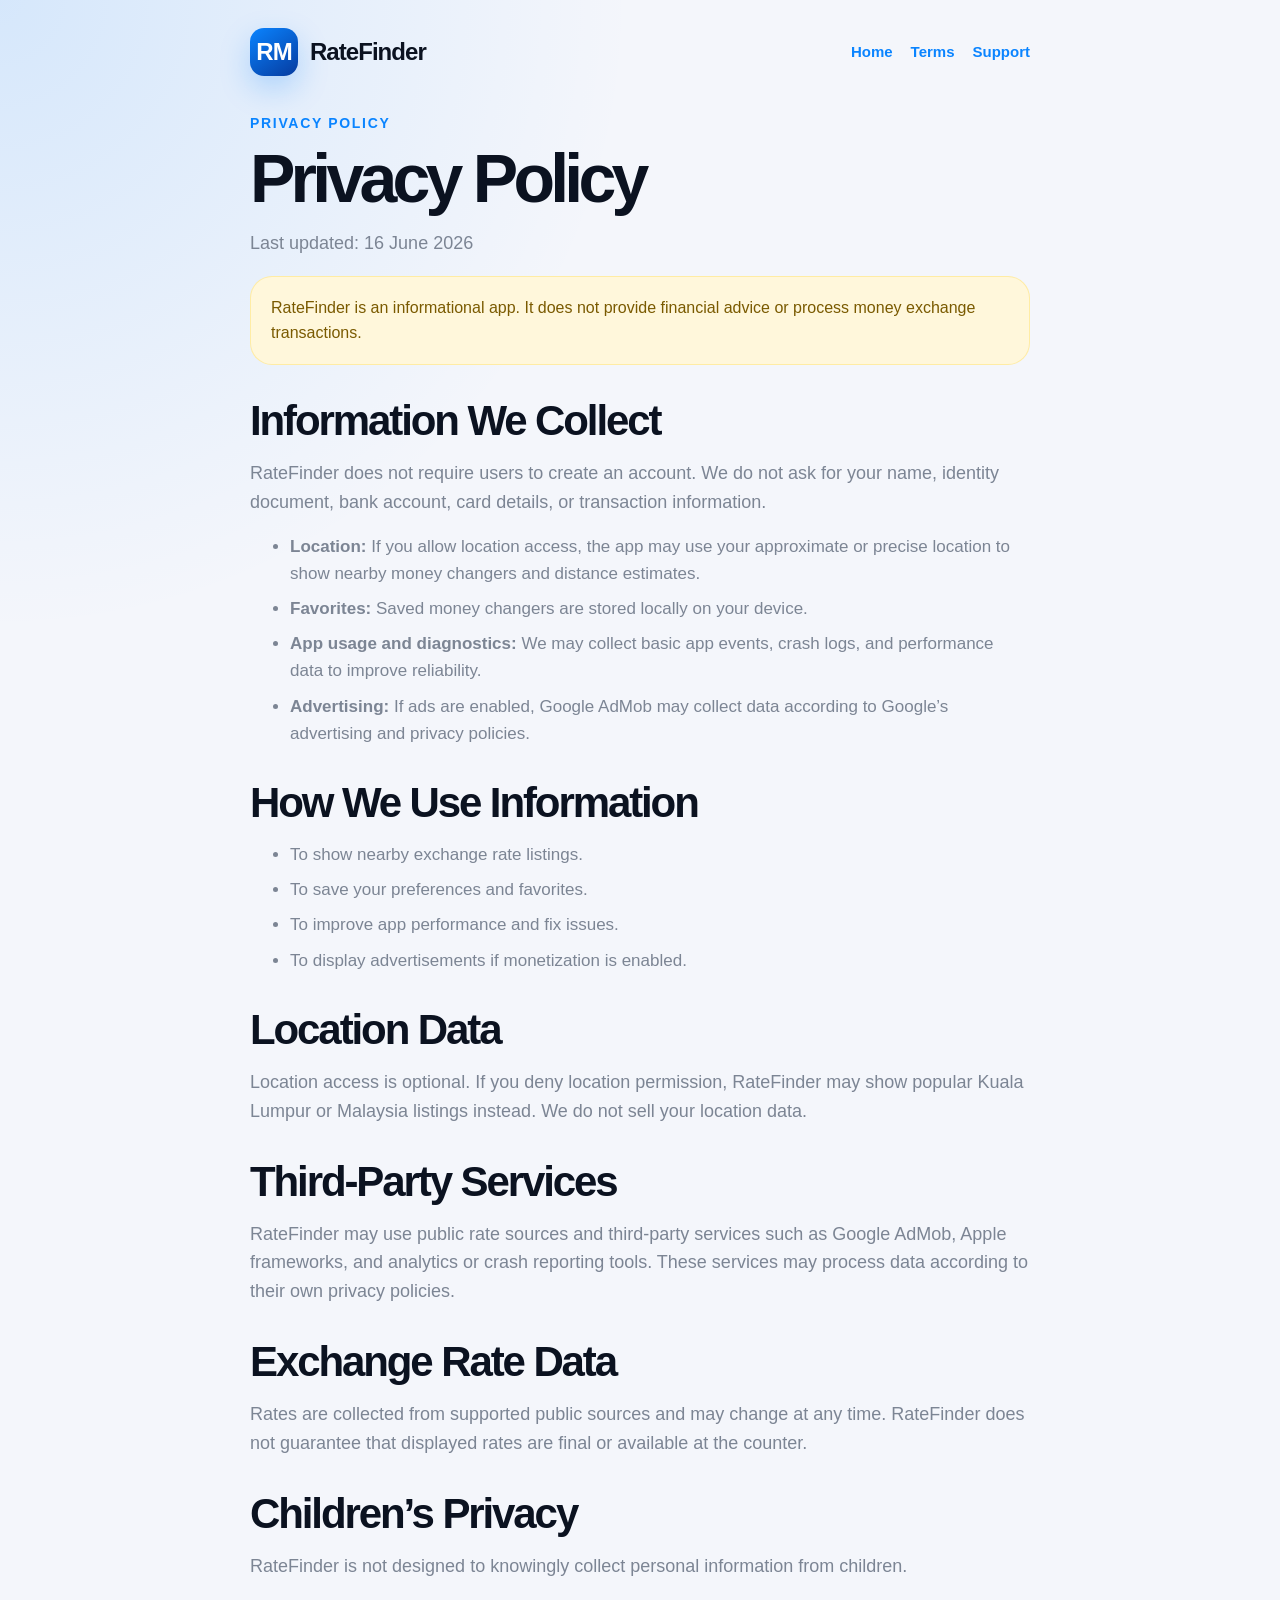
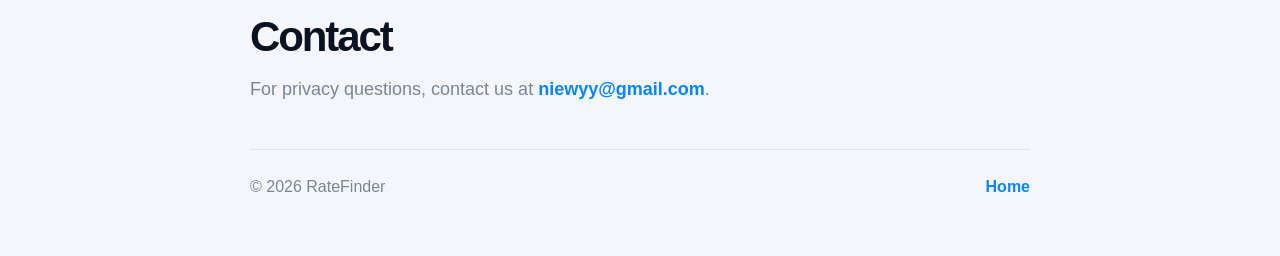
==== privacy.html @ 5d5a2359 "Add files via upload" ====
<!doctype html>
<html lang="en">
<head>
  <meta charset="utf-8">
  <meta name="viewport" content="width=device-width, initial-scale=1">
  <title>Privacy Policy — RateFinder</title>
  <link rel="stylesheet" href="styles.css">
</head>
<body>
  <main class="container page">
    <nav class="nav">
      <div class="brand"><div class="logo">RM</div><span>RateFinder</span></div>
      <div class="nav-links"><a href="index.html">Home</a><a href="terms.html">Terms</a><a href="support.html">Support</a></div>
    </nav>
    <div class="kicker">Privacy Policy</div>
    <h1>Privacy Policy</h1>
    <p>Last updated: 16 June 2026</p>
    <div class="notice">RateFinder is an informational app. It does not provide financial advice or process money exchange transactions.</div>

    <h2>Information We Collect</h2>
    <p>RateFinder does not require users to create an account. We do not ask for your name, identity document, bank account, card details, or transaction information.</p>
    <ul>
      <li><strong>Location:</strong> If you allow location access, the app may use your approximate or precise location to show nearby money changers and distance estimates.</li>
      <li><strong>Favorites:</strong> Saved money changers are stored locally on your device.</li>
      <li><strong>App usage and diagnostics:</strong> We may collect basic app events, crash logs, and performance data to improve reliability.</li>
      <li><strong>Advertising:</strong> If ads are enabled, Google AdMob may collect data according to Google’s advertising and privacy policies.</li>
    </ul>

    <h2>How We Use Information</h2>
    <ul>
      <li>To show nearby exchange rate listings.</li>
      <li>To save your preferences and favorites.</li>
      <li>To improve app performance and fix issues.</li>
      <li>To display advertisements if monetization is enabled.</li>
    </ul>

    <h2>Location Data</h2>
    <p>Location access is optional. If you deny location permission, RateFinder may show popular Kuala Lumpur or Malaysia listings instead. We do not sell your location data.</p>

    <h2>Third-Party Services</h2>
    <p>RateFinder may use public rate sources and third-party services such as Google AdMob, Apple frameworks, and analytics or crash reporting tools. These services may process data according to their own privacy policies.</p>

    <h2>Exchange Rate Data</h2>
    <p>Rates are collected from supported public sources and may change at any time. RateFinder does not guarantee that displayed rates are final or available at the counter.</p>

    <h2>Children’s Privacy</h2>
    <p>RateFinder is not designed to knowingly collect personal information from children.</p>

    <h2>Contact</h2>
    <p>For privacy questions, contact us at <a href="mailto:niewyy@gmail.com">niewyy@gmail.com</a>.</p>

    <footer class="footer"><span>© 2026 RateFinder</span><span><a href="index.html">Home</a></span></footer>
  </main>
</body>
</html>
---- styles.css ----
:root {
  --bg: #f4f6fb;
  --card: #ffffff;
  --text: #0b1220;
  --muted: #7c8594;
  --blue: #0a84ff;
  --blue-dark: #063b9f;
  --green: #34c759;
  --gold: #ffcc00;
  --border: rgba(11,18,32,.08);
  --shadow: 0 20px 60px rgba(24, 39, 75, .10);
}
* { box-sizing: border-box; }
body {
  margin: 0;
  font-family: -apple-system, BlinkMacSystemFont, "SF Pro Display", "Segoe UI", sans-serif;
  background: radial-gradient(circle at top left, rgba(10,132,255,.13), transparent 28%), var(--bg);
  color: var(--text);
  line-height: 1.6;
}
a { color: var(--blue); text-decoration: none; font-weight: 700; }
.container { width: min(100%, 980px); margin: 0 auto; padding: 28px 20px 56px; }
.nav {
  display: flex; align-items: center; justify-content: space-between; gap: 16px; margin-bottom: 36px;
}
.brand { display: flex; align-items: center; gap: 12px; font-weight: 900; font-size: 24px; letter-spacing: -.04em; }
.logo {
  width: 48px; height: 48px; border-radius: 14px;
  background: linear-gradient(145deg, var(--blue), var(--blue-dark));
  color: #fff; display: grid; place-items: center; font-weight: 900;
  box-shadow: 0 12px 30px rgba(10,132,255,.25);
}
.nav-links { display: flex; gap: 18px; flex-wrap: wrap; justify-content: flex-end; font-size: 15px; }
.hero { display: grid; grid-template-columns: 1.2fr .8fr; gap: 28px; align-items: center; margin: 28px 0 34px; }
h1 { font-size: clamp(44px, 8vw, 82px); line-height: .95; letter-spacing: -.07em; margin: 0 0 18px; }
h2 { font-size: clamp(28px, 4vw, 42px); line-height: 1.05; letter-spacing: -.05em; margin: 0 0 16px; }
h3 { margin: 0 0 8px; font-size: 22px; letter-spacing: -.03em; }
p { margin: 0 0 16px; color: var(--muted); font-size: 18px; }
.hero-card, .card {
  background: rgba(255,255,255,.86); backdrop-filter: blur(18px); border: 1px solid var(--border);
  border-radius: 32px; padding: 28px; box-shadow: var(--shadow);
}
.rate-display {
  background: linear-gradient(145deg, #007aff, #00b8d9); color: #fff; border-radius: 30px; padding: 30px;
  min-height: 320px; display: flex; flex-direction: column; justify-content: space-between; overflow: hidden;
}
.badge { display: inline-flex; align-items: center; gap: 8px; width: fit-content; padding: 8px 14px; border-radius: 999px; background: rgba(52,199,89,.16); color: #22a948; font-weight: 800; font-size: 14px; }
.rate { font-size: clamp(56px, 9vw, 94px); line-height: .9; font-weight: 900; letter-spacing: -.07em; }
.cta-row { display: flex; gap: 12px; flex-wrap: wrap; margin-top: 24px; }
.button { display: inline-flex; align-items: center; justify-content: center; padding: 14px 20px; border-radius: 999px; background: var(--blue); color: #fff; font-weight: 800; box-shadow: 0 12px 30px rgba(10,132,255,.25); }
.button.secondary { background: #fff; color: var(--text); border: 1px solid var(--border); box-shadow: none; }
.grid { display: grid; grid-template-columns: repeat(3, 1fr); gap: 18px; margin-top: 22px; }
.card ul { margin: 12px 0 0; padding-left: 20px; color: var(--muted); font-size: 17px; }
.notice { padding: 18px 20px; border-radius: 22px; background: #fff7db; color: #7a5a00; border: 1px solid rgba(255,204,0,.25); margin: 18px 0; }
.footer { margin-top: 46px; padding-top: 24px; border-top: 1px solid var(--border); color: var(--muted); display: flex; justify-content: space-between; gap: 14px; flex-wrap: wrap; }
.page { max-width: 820px; }
.page h1 { font-size: clamp(40px, 7vw, 68px); }
.page h2 { margin-top: 34px; }
.page li { color: var(--muted); margin-bottom: 8px; font-size: 17px; }
.kicker { color: var(--blue); font-weight: 900; text-transform: uppercase; letter-spacing: .12em; font-size: 14px; margin-bottom: 12px; }
@media (max-width: 760px) {
  .hero { grid-template-columns: 1fr; }
  .grid { grid-template-columns: 1fr; }
  .nav { align-items: flex-start; flex-direction: column; }
  .nav-links { justify-content: flex-start; }
}
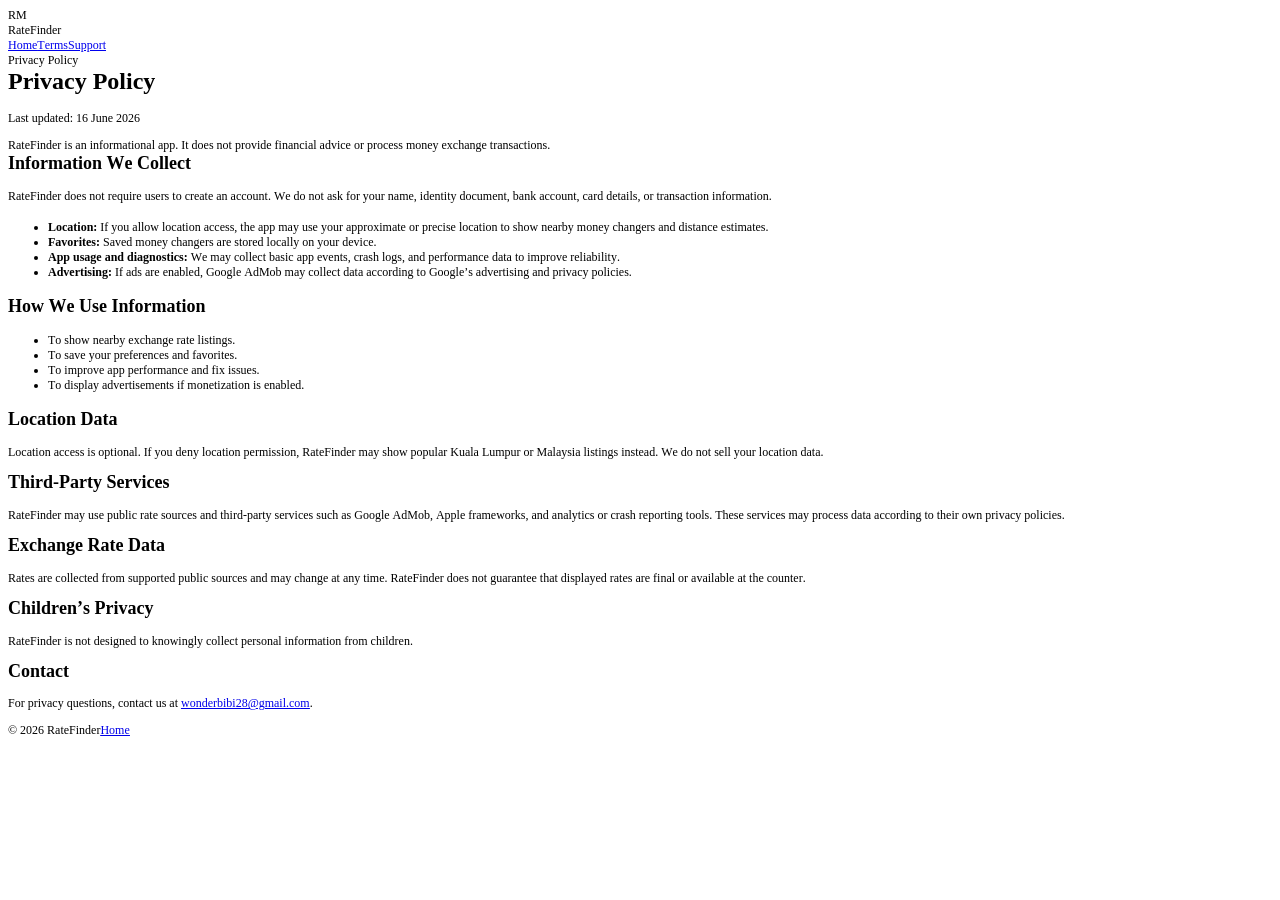
==== commit 1bc5b81e: "Add files via upload" ====
--- a/privacy.html
+++ b/privacy.html
@@ -1,55 +1,56 @@
-<!doctype html>
-<html lang="en">
+<!DOCTYPE html PUBLIC "-//W3C//DTD HTML 4.01//EN" "http://www.w3.org/TR/html4/strict.dtd">
+<html>
 <head>
-  <meta charset="utf-8">
-  <meta name="viewport" content="width=device-width, initial-scale=1">
-  <title>Privacy Policy — RateFinder</title>
-  <link rel="stylesheet" href="styles.css">
+  <meta http-equiv="Content-Type" content="text/html; charset=utf-8">
+  <meta http-equiv="Content-Style-Type" content="text/css">
+  <title></title>
+  <meta name="Generator" content="Cocoa HTML Writer">
+  <meta name="CocoaVersion" content="2685.6">
+  <style type="text/css">
+    p.p1 {margin: 0.0px 0.0px 0.0px 0.0px; font: 12.0px Times; -webkit-text-stroke: #000000}
+    p.p2 {margin: 0.0px 0.0px 0.0px 0.0px; font: 12.0px Times; color: #0000e9; -webkit-text-stroke: #0000e9}
+    p.p4 {margin: 0.0px 0.0px 12.0px 0.0px; font: 12.0px Times; -webkit-text-stroke: #000000}
+    li.li1 {margin: 0.0px 0.0px 0.0px 0.0px; font: 12.0px Times; -webkit-text-stroke: #000000}
+    span.s1 {font-kerning: none}
+    span.s2 {text-decoration: underline ; font-kerning: none}
+    span.s3 {-webkit-text-stroke: 0px #000000}
+    span.s4 {text-decoration: underline ; font-kerning: none; color: #0000e9; -webkit-text-stroke: 0px #0000e9}
+    ul.ul1 {list-style-type: disc}
+  </style>
 </head>
 <body>
-  <main class="container page">
-    <nav class="nav">
-      <div class="brand"><div class="logo">RM</div><span>RateFinder</span></div>
-      <div class="nav-links"><a href="index.html">Home</a><a href="terms.html">Terms</a><a href="support.html">Support</a></div>
-    </nav>
-    <div class="kicker">Privacy Policy</div>
-    <h1>Privacy Policy</h1>
-    <p>Last updated: 16 June 2026</p>
-    <div class="notice">RateFinder is an informational app. It does not provide financial advice or process money exchange transactions.</div>
-
-    <h2>Information We Collect</h2>
-    <p>RateFinder does not require users to create an account. We do not ask for your name, identity document, bank account, card details, or transaction information.</p>
-    <ul>
-      <li><strong>Location:</strong> If you allow location access, the app may use your approximate or precise location to show nearby money changers and distance estimates.</li>
-      <li><strong>Favorites:</strong> Saved money changers are stored locally on your device.</li>
-      <li><strong>App usage and diagnostics:</strong> We may collect basic app events, crash logs, and performance data to improve reliability.</li>
-      <li><strong>Advertising:</strong> If ads are enabled, Google AdMob may collect data according to Google’s advertising and privacy policies.</li>
-    </ul>
-
-    <h2>How We Use Information</h2>
-    <ul>
-      <li>To show nearby exchange rate listings.</li>
-      <li>To save your preferences and favorites.</li>
-      <li>To improve app performance and fix issues.</li>
-      <li>To display advertisements if monetization is enabled.</li>
-    </ul>
-
-    <h2>Location Data</h2>
-    <p>Location access is optional. If you deny location permission, RateFinder may show popular Kuala Lumpur or Malaysia listings instead. We do not sell your location data.</p>
-
-    <h2>Third-Party Services</h2>
-    <p>RateFinder may use public rate sources and third-party services such as Google AdMob, Apple frameworks, and analytics or crash reporting tools. These services may process data according to their own privacy policies.</p>
-
-    <h2>Exchange Rate Data</h2>
-    <p>Rates are collected from supported public sources and may change at any time. RateFinder does not guarantee that displayed rates are final or available at the counter.</p>
-
-    <h2>Children’s Privacy</h2>
-    <p>RateFinder is not designed to knowingly collect personal information from children.</p>
-
-    <h2>Contact</h2>
-    <p>For privacy questions, contact us at <a href="mailto:niewyy@gmail.com">niewyy@gmail.com</a>.</p>
-
-    <footer class="footer"><span>© 2026 RateFinder</span><span><a href="index.html">Home</a></span></footer>
-  </main>
+<p class="p1"><span class="s1">RM</span></p>
+<p class="p1"><span class="s1">RateFinder</span></p>
+<p class="p2"><span class="s2"><a href="file:///Users/niewyeeyaw/Downloads/ratefinder-site/index.html">Home</a><a href="file:///Users/niewyeeyaw/Downloads/ratefinder-site/terms.html">Terms</a><a href="file:///Users/niewyeeyaw/Downloads/ratefinder-site/support.html">Support</a></span></p>
+<p class="p1"><span class="s1">Privacy Policy</span></p>
+<h1 style="margin: 0.0px 0.0px 16.1px 0.0px; font: 24.0px Times; -webkit-text-stroke: #000000"><span class="s1"><b>Privacy Policy</b></span></h1>
+<p class="p4"><span class="s1">Last updated: 16 June 2026</span></p>
+<p class="p1"><span class="s1">RateFinder is an informational app. It does not provide financial advice or process money exchange transactions.</span></p>
+<h2 style="margin: 0.0px 0.0px 14.9px 0.0px; font: 18.0px Times; -webkit-text-stroke: #000000"><span class="s1"><b>Information We Collect</b></span></h2>
+<p class="p4"><span class="s1">RateFinder does not require users to create an account. We do not ask for your name, identity document, bank account, card details, or transaction information.</span></p>
+<ul class="ul1">
+  <li class="li1"><span class="s3"><b></b></span><span class="s1"><b>Location:</b> If you allow location access, the app may use your approximate or precise location to show nearby money changers and distance estimates.</span></li>
+  <li class="li1"><span class="s3"><b></b></span><span class="s1"><b>Favorites:</b> Saved money changers are stored locally on your device.</span></li>
+  <li class="li1"><span class="s3"><b></b></span><span class="s1"><b>App usage and diagnostics:</b> We may collect basic app events, crash logs, and performance data to improve reliability.</span></li>
+  <li class="li1"><span class="s3"><b></b></span><span class="s1"><b>Advertising:</b> If ads are enabled, Google AdMob may collect data according to Google’s advertising and privacy policies.</span></li>
+</ul>
+<h2 style="margin: 0.0px 0.0px 14.9px 0.0px; font: 18.0px Times; -webkit-text-stroke: #000000"><span class="s1"><b>How We Use Information</b></span></h2>
+<ul class="ul1">
+  <li class="li1"><span class="s3"></span><span class="s1">To show nearby exchange rate listings.</span></li>
+  <li class="li1"><span class="s3"></span><span class="s1">To save your preferences and favorites.</span></li>
+  <li class="li1"><span class="s3"></span><span class="s1">To improve app performance and fix issues.</span></li>
+  <li class="li1"><span class="s3"></span><span class="s1">To display advertisements if monetization is enabled.</span></li>
+</ul>
+<h2 style="margin: 0.0px 0.0px 14.9px 0.0px; font: 18.0px Times; -webkit-text-stroke: #000000"><span class="s1"><b>Location Data</b></span></h2>
+<p class="p4"><span class="s1">Location access is optional. If you deny location permission, RateFinder may show popular Kuala Lumpur or Malaysia listings instead. We do not sell your location data.</span></p>
+<h2 style="margin: 0.0px 0.0px 14.9px 0.0px; font: 18.0px Times; -webkit-text-stroke: #000000"><span class="s1"><b>Third-Party Services</b></span></h2>
+<p class="p4"><span class="s1">RateFinder may use public rate sources and third-party services such as Google AdMob, Apple frameworks, and analytics or crash reporting tools. These services may process data according to their own privacy policies.</span></p>
+<h2 style="margin: 0.0px 0.0px 14.9px 0.0px; font: 18.0px Times; -webkit-text-stroke: #000000"><span class="s1"><b>Exchange Rate Data</b></span></h2>
+<p class="p4"><span class="s1">Rates are collected from supported public sources and may change at any time. RateFinder does not guarantee that displayed rates are final or available at the counter.</span></p>
+<h2 style="margin: 0.0px 0.0px 14.9px 0.0px; font: 18.0px Times; -webkit-text-stroke: #000000"><span class="s1"><b>Children’s Privacy</b></span></h2>
+<p class="p4"><span class="s1">RateFinder is not designed to knowingly collect personal information from children.</span></p>
+<h2 style="margin: 0.0px 0.0px 14.9px 0.0px; font: 18.0px Times; -webkit-text-stroke: #000000"><span class="s1"><b>Contact</b></span></h2>
+<p class="p4"><span class="s1">For privacy questions, contact us at <a href="mailto:%20wonderbibi28@gmail.com"><span class="s4">wonderbibi28@gmail.com</span></a>.</span></p>
+<p class="p1"><span class="s1">© 2026 RateFinder<a href="file:///Users/niewyeeyaw/Downloads/ratefinder-site/index.html"><span class="s4">Home</span></a></span></p>
 </body>
 </html>
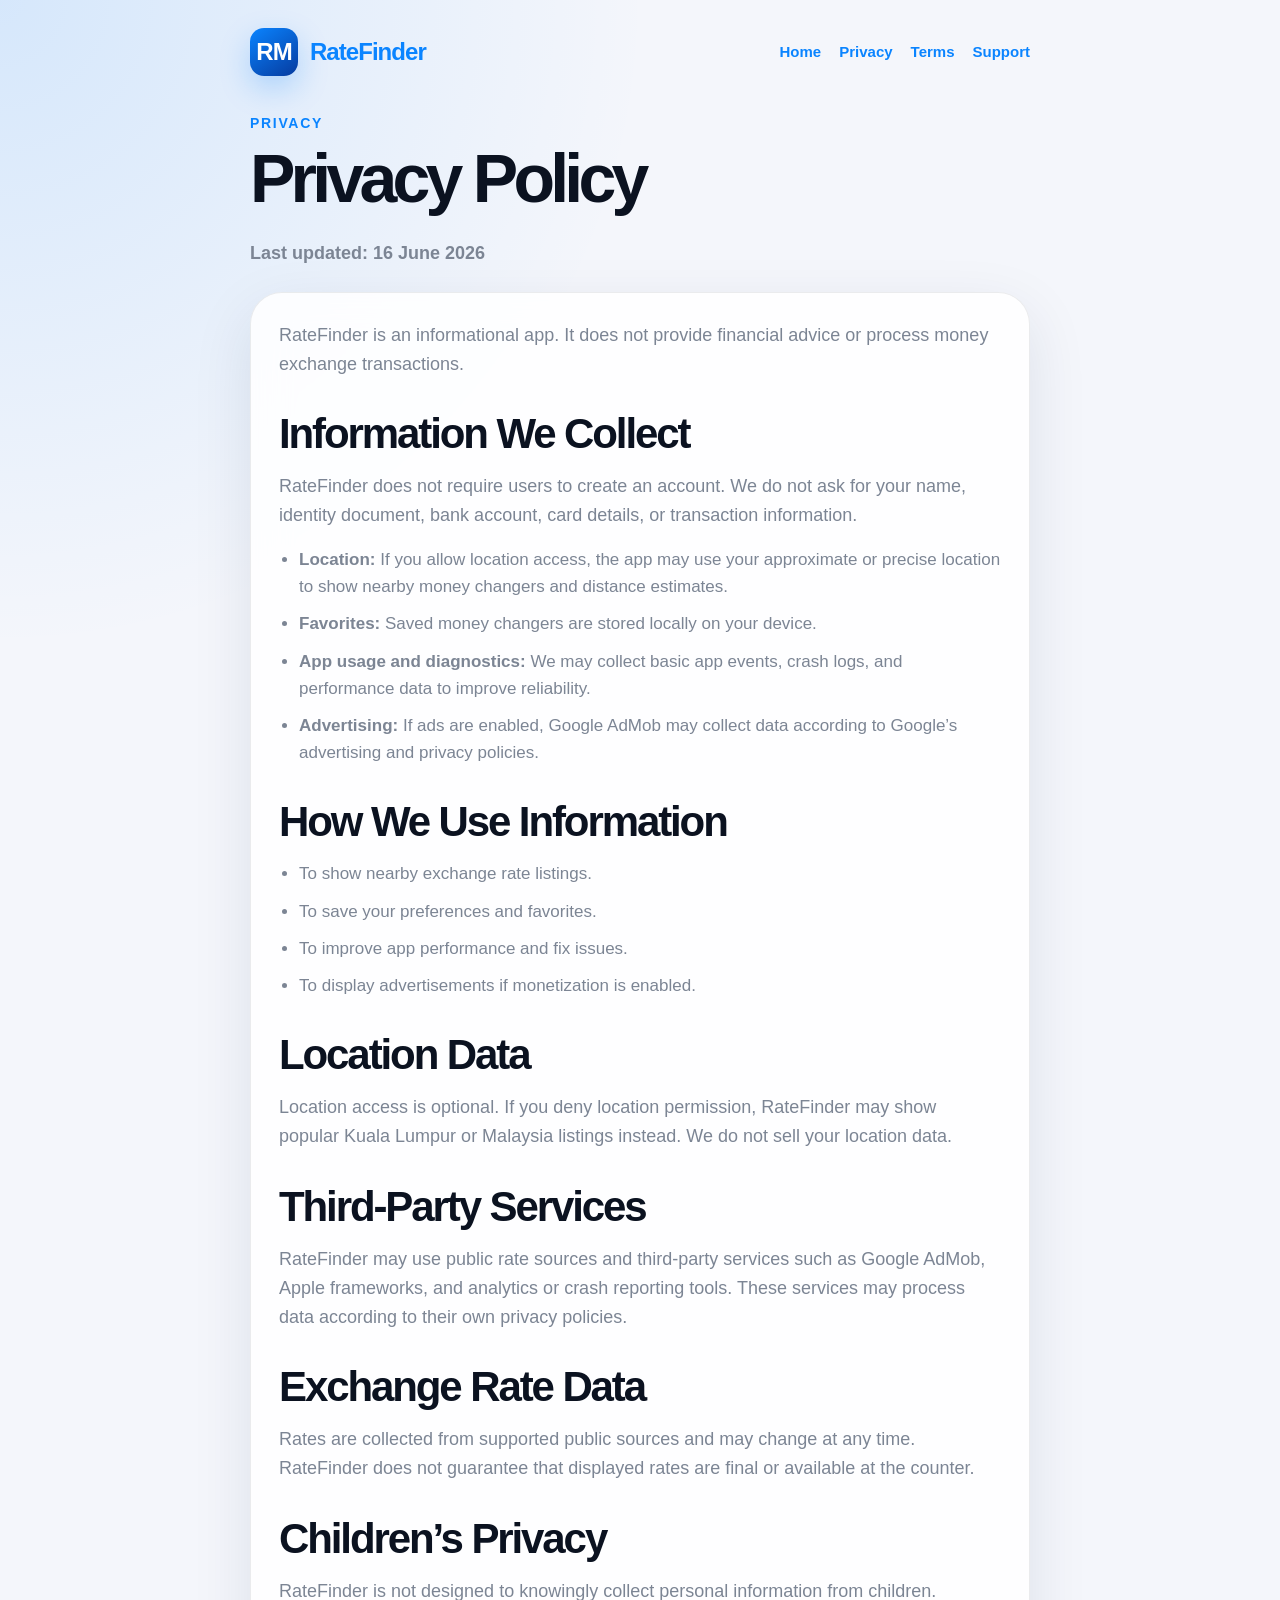
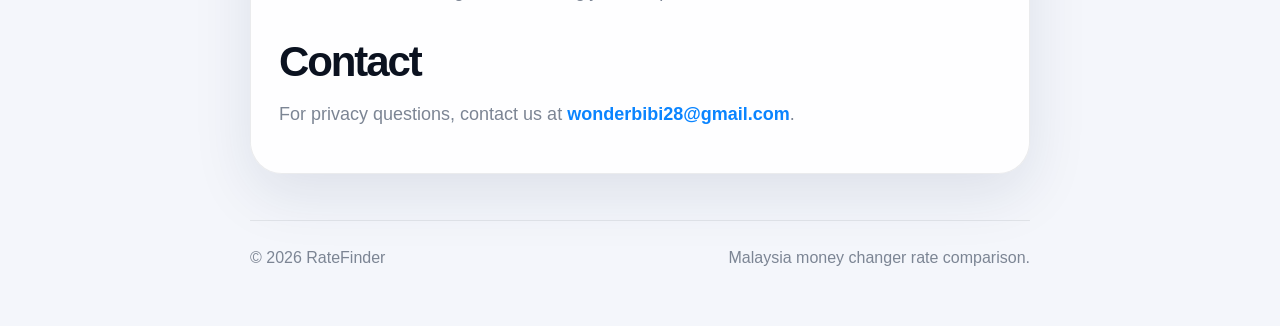
==== commit 861b9b2a: "Add files via upload" ====
--- a/privacy.html
+++ b/privacy.html
@@ -1,56 +1,75 @@
-<!DOCTYPE html PUBLIC "-//W3C//DTD HTML 4.01//EN" "http://www.w3.org/TR/html4/strict.dtd">
-<html>
+<!doctype html>
+<html lang="en">
 <head>
-  <meta http-equiv="Content-Type" content="text/html; charset=utf-8">
-  <meta http-equiv="Content-Style-Type" content="text/css">
-  <title></title>
-  <meta name="Generator" content="Cocoa HTML Writer">
-  <meta name="CocoaVersion" content="2685.6">
-  <style type="text/css">
-    p.p1 {margin: 0.0px 0.0px 0.0px 0.0px; font: 12.0px Times; -webkit-text-stroke: #000000}
-    p.p2 {margin: 0.0px 0.0px 0.0px 0.0px; font: 12.0px Times; color: #0000e9; -webkit-text-stroke: #0000e9}
-    p.p4 {margin: 0.0px 0.0px 12.0px 0.0px; font: 12.0px Times; -webkit-text-stroke: #000000}
-    li.li1 {margin: 0.0px 0.0px 0.0px 0.0px; font: 12.0px Times; -webkit-text-stroke: #000000}
-    span.s1 {font-kerning: none}
-    span.s2 {text-decoration: underline ; font-kerning: none}
-    span.s3 {-webkit-text-stroke: 0px #000000}
-    span.s4 {text-decoration: underline ; font-kerning: none; color: #0000e9; -webkit-text-stroke: 0px #0000e9}
-    ul.ul1 {list-style-type: disc}
-  </style>
+  <meta charset="utf-8">
+  <meta name="viewport" content="width=device-width, initial-scale=1">
+  <title>Privacy Policy | RateFinder</title>
+  <meta name="description" content="RateFinder Malaysia money changer exchange rate comparison app.">
+  <link rel="stylesheet" href="styles.css">
 </head>
 <body>
-<p class="p1"><span class="s1">RM</span></p>
-<p class="p1"><span class="s1">RateFinder</span></p>
-<p class="p2"><span class="s2"><a href="file:///Users/niewyeeyaw/Downloads/ratefinder-site/index.html">Home</a><a href="file:///Users/niewyeeyaw/Downloads/ratefinder-site/terms.html">Terms</a><a href="file:///Users/niewyeeyaw/Downloads/ratefinder-site/support.html">Support</a></span></p>
-<p class="p1"><span class="s1">Privacy Policy</span></p>
-<h1 style="margin: 0.0px 0.0px 16.1px 0.0px; font: 24.0px Times; -webkit-text-stroke: #000000"><span class="s1"><b>Privacy Policy</b></span></h1>
-<p class="p4"><span class="s1">Last updated: 16 June 2026</span></p>
-<p class="p1"><span class="s1">RateFinder is an informational app. It does not provide financial advice or process money exchange transactions.</span></p>
-<h2 style="margin: 0.0px 0.0px 14.9px 0.0px; font: 18.0px Times; -webkit-text-stroke: #000000"><span class="s1"><b>Information We Collect</b></span></h2>
-<p class="p4"><span class="s1">RateFinder does not require users to create an account. We do not ask for your name, identity document, bank account, card details, or transaction information.</span></p>
-<ul class="ul1">
-  <li class="li1"><span class="s3"><b></b></span><span class="s1"><b>Location:</b> If you allow location access, the app may use your approximate or precise location to show nearby money changers and distance estimates.</span></li>
-  <li class="li1"><span class="s3"><b></b></span><span class="s1"><b>Favorites:</b> Saved money changers are stored locally on your device.</span></li>
-  <li class="li1"><span class="s3"><b></b></span><span class="s1"><b>App usage and diagnostics:</b> We may collect basic app events, crash logs, and performance data to improve reliability.</span></li>
-  <li class="li1"><span class="s3"><b></b></span><span class="s1"><b>Advertising:</b> If ads are enabled, Google AdMob may collect data according to Google’s advertising and privacy policies.</span></li>
-</ul>
-<h2 style="margin: 0.0px 0.0px 14.9px 0.0px; font: 18.0px Times; -webkit-text-stroke: #000000"><span class="s1"><b>How We Use Information</b></span></h2>
-<ul class="ul1">
-  <li class="li1"><span class="s3"></span><span class="s1">To show nearby exchange rate listings.</span></li>
-  <li class="li1"><span class="s3"></span><span class="s1">To save your preferences and favorites.</span></li>
-  <li class="li1"><span class="s3"></span><span class="s1">To improve app performance and fix issues.</span></li>
-  <li class="li1"><span class="s3"></span><span class="s1">To display advertisements if monetization is enabled.</span></li>
-</ul>
-<h2 style="margin: 0.0px 0.0px 14.9px 0.0px; font: 18.0px Times; -webkit-text-stroke: #000000"><span class="s1"><b>Location Data</b></span></h2>
-<p class="p4"><span class="s1">Location access is optional. If you deny location permission, RateFinder may show popular Kuala Lumpur or Malaysia listings instead. We do not sell your location data.</span></p>
-<h2 style="margin: 0.0px 0.0px 14.9px 0.0px; font: 18.0px Times; -webkit-text-stroke: #000000"><span class="s1"><b>Third-Party Services</b></span></h2>
-<p class="p4"><span class="s1">RateFinder may use public rate sources and third-party services such as Google AdMob, Apple frameworks, and analytics or crash reporting tools. These services may process data according to their own privacy policies.</span></p>
-<h2 style="margin: 0.0px 0.0px 14.9px 0.0px; font: 18.0px Times; -webkit-text-stroke: #000000"><span class="s1"><b>Exchange Rate Data</b></span></h2>
-<p class="p4"><span class="s1">Rates are collected from supported public sources and may change at any time. RateFinder does not guarantee that displayed rates are final or available at the counter.</span></p>
-<h2 style="margin: 0.0px 0.0px 14.9px 0.0px; font: 18.0px Times; -webkit-text-stroke: #000000"><span class="s1"><b>Children’s Privacy</b></span></h2>
-<p class="p4"><span class="s1">RateFinder is not designed to knowingly collect personal information from children.</span></p>
-<h2 style="margin: 0.0px 0.0px 14.9px 0.0px; font: 18.0px Times; -webkit-text-stroke: #000000"><span class="s1"><b>Contact</b></span></h2>
-<p class="p4"><span class="s1">For privacy questions, contact us at <a href="mailto:%20wonderbibi28@gmail.com"><span class="s4">wonderbibi28@gmail.com</span></a>.</span></p>
-<p class="p1"><span class="s1">© 2026 RateFinder<a href="file:///Users/niewyeeyaw/Downloads/ratefinder-site/index.html"><span class="s4">Home</span></a></span></p>
+  <main class="container page">
+    <nav class="nav">
+      <a class="brand" href="index.html" aria-label="RateFinder Home">
+        <span class="logo">RM</span>
+        <span>RateFinder</span>
+      </a>
+      <div class="nav-links">
+        <a href="index.html">Home</a>
+        <a href="privacy.html">Privacy</a>
+        <a href="terms.html">Terms</a>
+        <a href="support.html">Support</a>
+      </div>
+    </nav>
+
+    <section class="page-header">
+      <div class="kicker">Privacy</div>
+      <h1>Privacy Policy</h1>
+    </section>
+
+    
+<p class="meta">Last updated: 16 June 2026</p>
+<div class="card">
+  <p>RateFinder is an informational app. It does not provide financial advice or process money exchange transactions.</p>
+
+  <h2>Information We Collect</h2>
+  <p>RateFinder does not require users to create an account. We do not ask for your name, identity document, bank account, card details, or transaction information.</p>
+  <ul class="simple-list">
+    <li><strong>Location:</strong> If you allow location access, the app may use your approximate or precise location to show nearby money changers and distance estimates.</li>
+    <li><strong>Favorites:</strong> Saved money changers are stored locally on your device.</li>
+    <li><strong>App usage and diagnostics:</strong> We may collect basic app events, crash logs, and performance data to improve reliability.</li>
+    <li><strong>Advertising:</strong> If ads are enabled, Google AdMob may collect data according to Google’s advertising and privacy policies.</li>
+  </ul>
+
+  <h2>How We Use Information</h2>
+  <ul class="simple-list">
+    <li>To show nearby exchange rate listings.</li>
+    <li>To save your preferences and favorites.</li>
+    <li>To improve app performance and fix issues.</li>
+    <li>To display advertisements if monetization is enabled.</li>
+  </ul>
+
+  <h2>Location Data</h2>
+  <p>Location access is optional. If you deny location permission, RateFinder may show popular Kuala Lumpur or Malaysia listings instead. We do not sell your location data.</p>
+
+  <h2>Third-Party Services</h2>
+  <p>RateFinder may use public rate sources and third-party services such as Google AdMob, Apple frameworks, and analytics or crash reporting tools. These services may process data according to their own privacy policies.</p>
+
+  <h2>Exchange Rate Data</h2>
+  <p>Rates are collected from supported public sources and may change at any time. RateFinder does not guarantee that displayed rates are final or available at the counter.</p>
+
+  <h2>Children’s Privacy</h2>
+  <p>RateFinder is not designed to knowingly collect personal information from children.</p>
+
+  <h2>Contact</h2>
+  <p>For privacy questions, contact us at <a href="mailto:wonderbibi28@gmail.com">wonderbibi28@gmail.com</a>.</p>
+</div>
+
+
+    <footer class="footer">
+      <span>© 2026 RateFinder</span>
+      <span>Malaysia money changer rate comparison.</span>
+    </footer>
+  </main>
 </body>
 </html>
--- a/styles.css
+++ b/styles.css
@@ -0,0 +1,82 @@
+:root {
+  --bg: #f4f6fb;
+  --card: #ffffff;
+  --text: #0b1220;
+  --muted: #7c8594;
+  --blue: #0a84ff;
+  --blue-dark: #063b9f;
+  --green: #34c759;
+  --gold: #ffcc00;
+  --border: rgba(11,18,32,.08);
+  --shadow: 0 20px 60px rgba(24, 39, 75, .10);
+}
+* { box-sizing: border-box; }
+body {
+  margin: 0;
+  font-family: -apple-system, BlinkMacSystemFont, "SF Pro Display", "Segoe UI", sans-serif;
+  background: radial-gradient(circle at top left, rgba(10,132,255,.13), transparent 28%), var(--bg);
+  color: var(--text);
+  line-height: 1.6;
+}
+a { color: var(--blue); text-decoration: none; font-weight: 700; }
+.container { width: min(100%, 980px); margin: 0 auto; padding: 28px 20px 56px; }
+.nav {
+  display: flex; align-items: center; justify-content: space-between; gap: 16px; margin-bottom: 36px;
+}
+.brand { display: flex; align-items: center; gap: 12px; font-weight: 900; font-size: 24px; letter-spacing: -.04em; }
+.logo {
+  width: 48px; height: 48px; border-radius: 14px;
+  background: linear-gradient(145deg, var(--blue), var(--blue-dark));
+  color: #fff; display: grid; place-items: center; font-weight: 900;
+  box-shadow: 0 12px 30px rgba(10,132,255,.25);
+}
+.nav-links { display: flex; gap: 18px; flex-wrap: wrap; justify-content: flex-end; font-size: 15px; }
+.hero { display: grid; grid-template-columns: 1.2fr .8fr; gap: 28px; align-items: center; margin: 28px 0 34px; }
+h1 { font-size: clamp(44px, 8vw, 82px); line-height: .95; letter-spacing: -.07em; margin: 0 0 18px; }
+h2 { font-size: clamp(28px, 4vw, 42px); line-height: 1.05; letter-spacing: -.05em; margin: 0 0 16px; }
+h3 { margin: 0 0 8px; font-size: 22px; letter-spacing: -.03em; }
+p { margin: 0 0 16px; color: var(--muted); font-size: 18px; }
+.hero-card, .card {
+  background: rgba(255,255,255,.86); backdrop-filter: blur(18px); border: 1px solid var(--border);
+  border-radius: 32px; padding: 28px; box-shadow: var(--shadow);
+}
+.rate-display {
+  background: linear-gradient(145deg, #007aff, #00b8d9); color: #fff; border-radius: 30px; padding: 30px;
+  min-height: 320px; display: flex; flex-direction: column; justify-content: space-between; overflow: hidden;
+}
+.badge { display: inline-flex; align-items: center; gap: 8px; width: fit-content; padding: 8px 14px; border-radius: 999px; background: rgba(52,199,89,.16); color: #22a948; font-weight: 800; font-size: 14px; }
+.rate { font-size: clamp(56px, 9vw, 94px); line-height: .9; font-weight: 900; letter-spacing: -.07em; }
+.cta-row { display: flex; gap: 12px; flex-wrap: wrap; margin-top: 24px; }
+.button { display: inline-flex; align-items: center; justify-content: center; padding: 14px 20px; border-radius: 999px; background: var(--blue); color: #fff; font-weight: 800; box-shadow: 0 12px 30px rgba(10,132,255,.25); }
+.button.secondary { background: #fff; color: var(--text); border: 1px solid var(--border); box-shadow: none; }
+.grid { display: grid; grid-template-columns: repeat(3, 1fr); gap: 18px; margin-top: 22px; }
+.card ul { margin: 12px 0 0; padding-left: 20px; color: var(--muted); font-size: 17px; }
+.notice { padding: 18px 20px; border-radius: 22px; background: #fff7db; color: #7a5a00; border: 1px solid rgba(255,204,0,.25); margin: 18px 0; }
+.footer { margin-top: 46px; padding-top: 24px; border-top: 1px solid var(--border); color: var(--muted); display: flex; justify-content: space-between; gap: 14px; flex-wrap: wrap; }
+.page { max-width: 820px; }
+.page h1 { font-size: clamp(40px, 7vw, 68px); }
+.page h2 { margin-top: 34px; }
+.page li { color: var(--muted); margin-bottom: 8px; font-size: 17px; }
+.kicker { color: var(--blue); font-weight: 900; text-transform: uppercase; letter-spacing: .12em; font-size: 14px; margin-bottom: 12px; }
+@media (max-width: 760px) {
+  .hero { grid-template-columns: 1fr; }
+  .grid { grid-template-columns: 1fr; }
+  .nav { align-items: flex-start; flex-direction: column; }
+  .nav-links { justify-content: flex-start; }
+}
+
+/* Polished legal/support page layout */
+.page-header {
+  margin: 22px 0 28px;
+}
+.meta {
+  color: var(--muted);
+  font-weight: 700;
+  margin-bottom: 24px;
+}
+.simple-list {
+  padding-left: 22px;
+}
+.simple-list li {
+  margin-bottom: 10px;
+}
